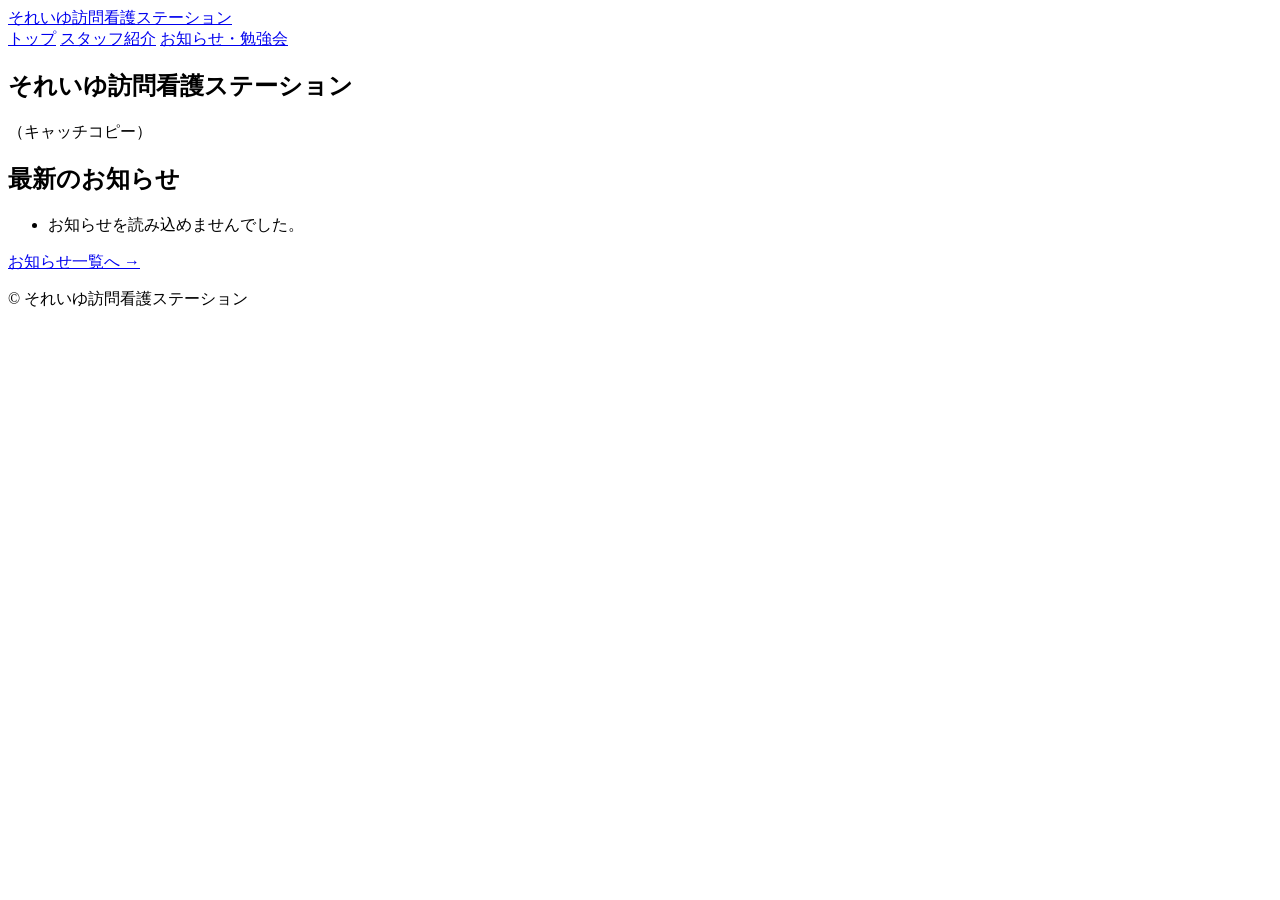
==== public/index.html @ d15b7685 "Add files via upload" ====
<!DOCTYPE html>
<html lang="ja">
<head>
<meta charset="utf-8">
<meta name="viewport" content="width=device-width, initial-scale=1">
<title>それいゆ訪問看護ステーション</title>
<link rel="stylesheet" href="/assets/style.css">
</head>
<body>
<header class="site-header">
  <a class="logo" href="/">それいゆ訪問看護ステーション</a>
  <nav>
    <a href="/">トップ</a>
    <a href="/staff/">スタッフ紹介</a>
    <a href="/news/">お知らせ・勉強会</a>
  </nav>
</header>
<main>
  <!-- ▼ ここに既存の index.html（バナー・理念・取り組み・バリュー等）の中身を移植 -->
  <section class="hero">
    <h1>それいゆ訪問看護ステーション</h1>
    <p>（キャッチコピー）</p>
  </section>
  <!-- ▲ ここまで固定部分（microCMSでは編集しない） -->

  <!-- 最新のお知らせ：microCMSから自動表示 -->
  <section class="container">
    <h2>最新のお知らせ</h2>
    <ul class="news-list" id="latest-news"><li class="empty">読み込み中…</li></ul>
    <p class="more"><a href="/news/">お知らせ一覧へ →</a></p>
  </section>
</main>
<footer class="site-footer">© それいゆ訪問看護ステーション</footer>

<script>
(async () => {
  const ul = document.getElementById('latest-news');
  const esc = (s) => String(s).replace(/[&<>"']/g, (c) => ({'&':'&amp;','<':'&lt;','>':'&gt;','"':'&quot;',"'":'&#39;'}[c]));
  try {
    const { items } = await (await fetch('/api/news?limit=3')).json();
    ul.innerHTML = items.length
      ? items.map((n) => `<li><a href="${esc(n.url)}"><time>${esc(n.date)}</time><span class="tag">${esc(n.category)}</span><span class="title">${esc(n.title)}</span></a></li>`).join('')
      : '<li class="empty">現在お知らせはありません。</li>';
  } catch {
    ul.innerHTML = '<li class="empty">お知らせを読み込めませんでした。</li>';
  }
})();
</script>
</body>
</html>
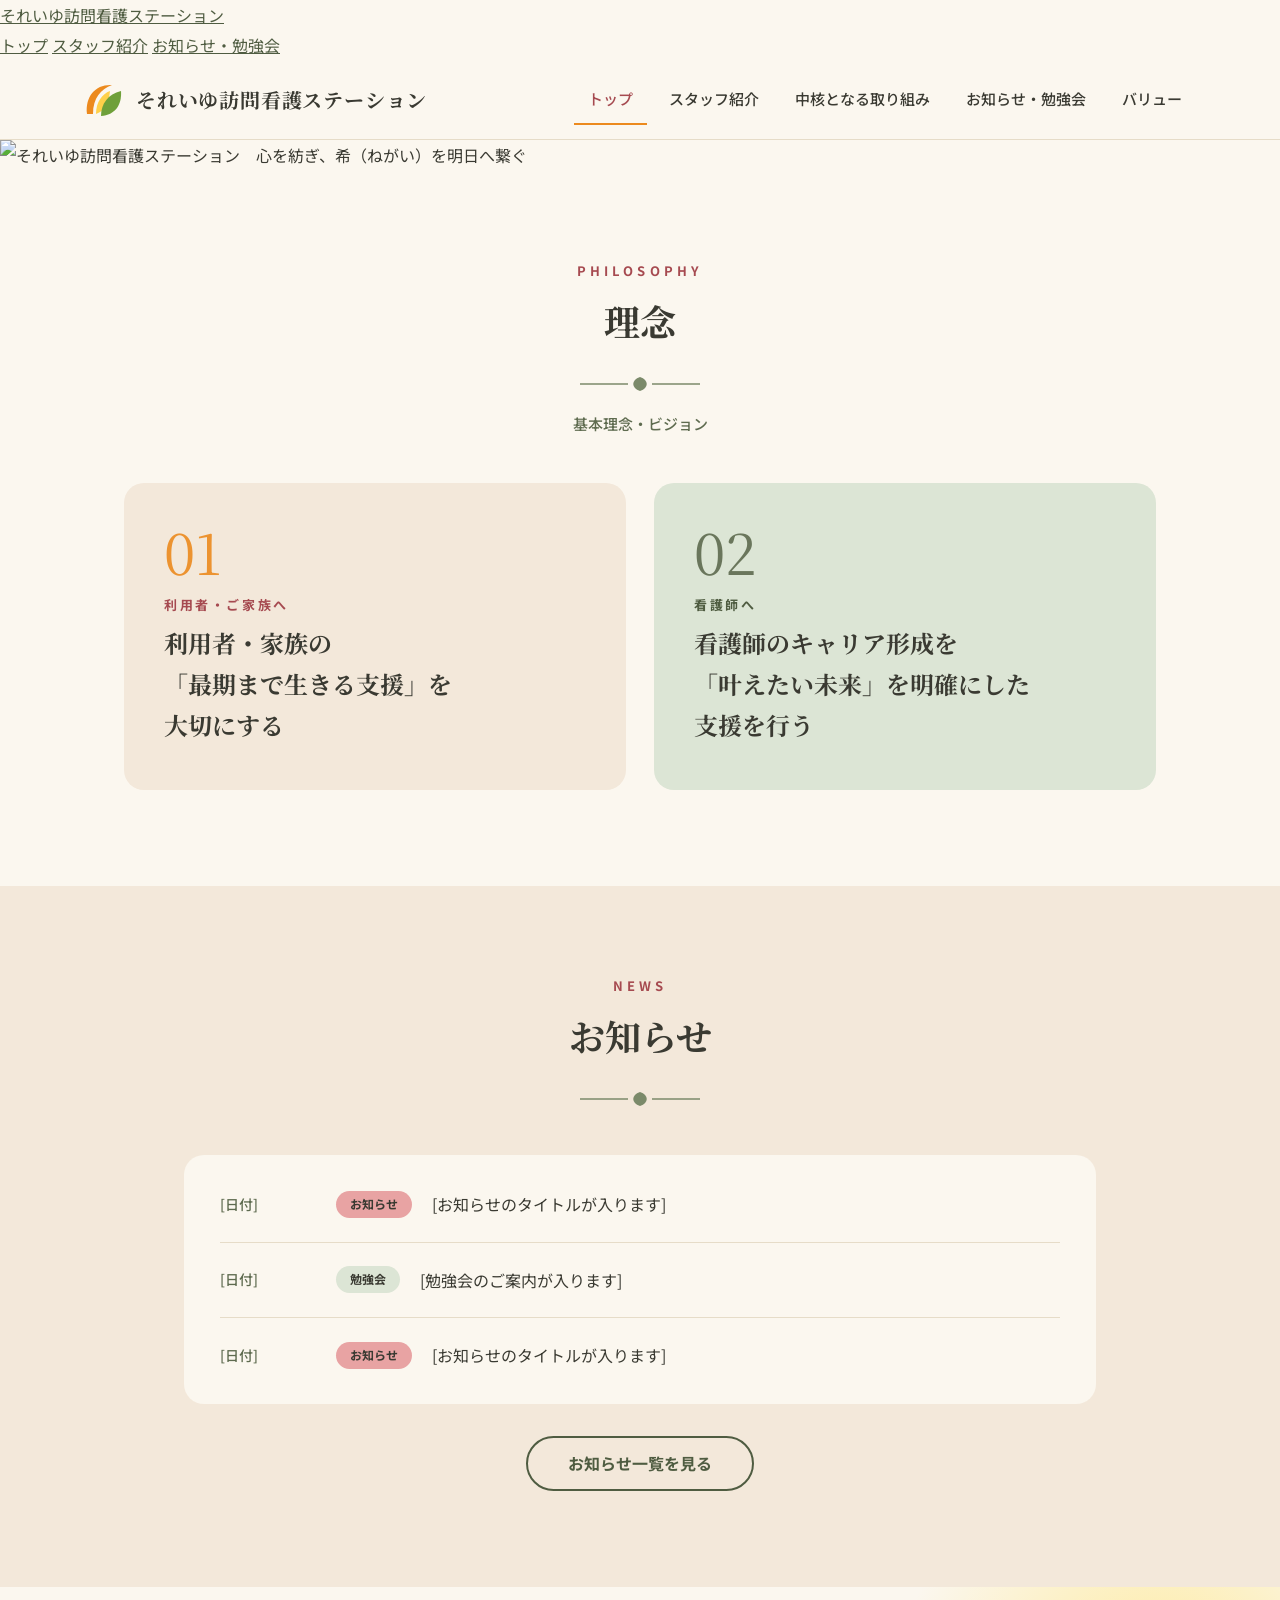
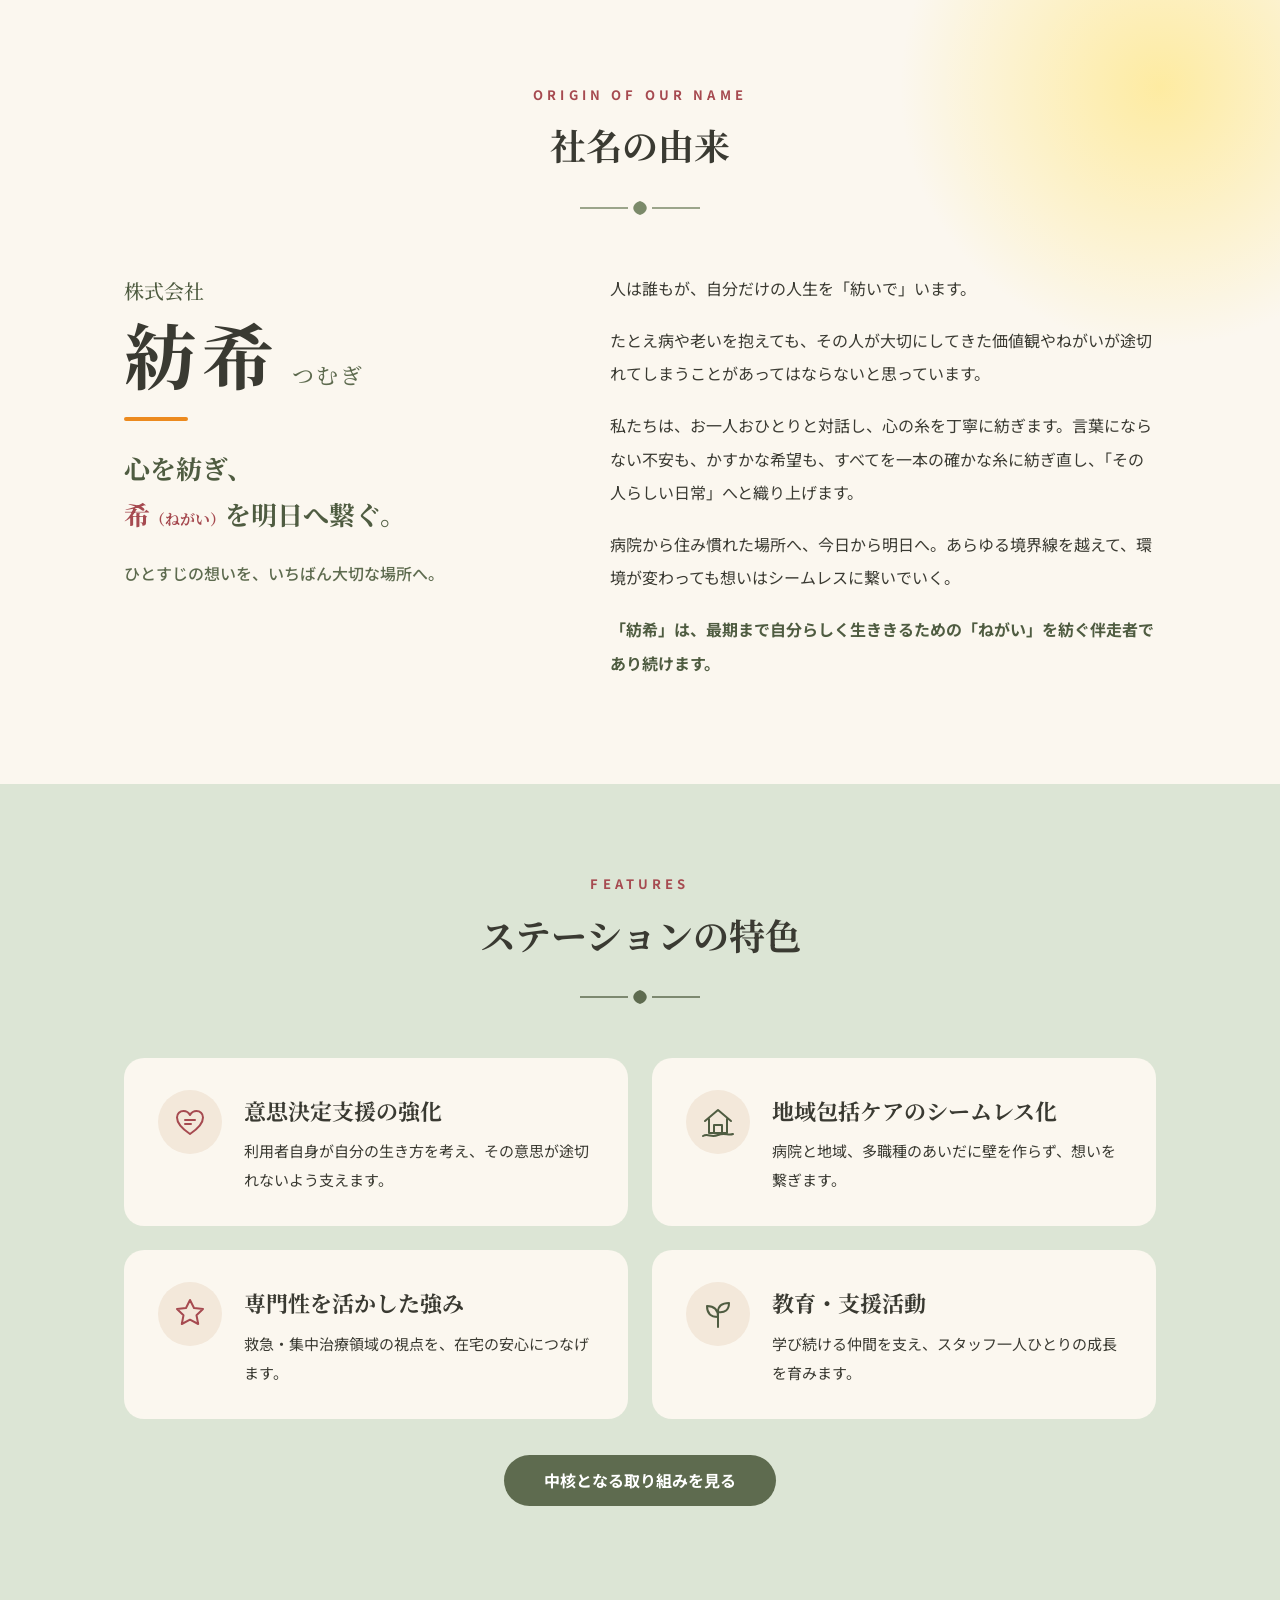
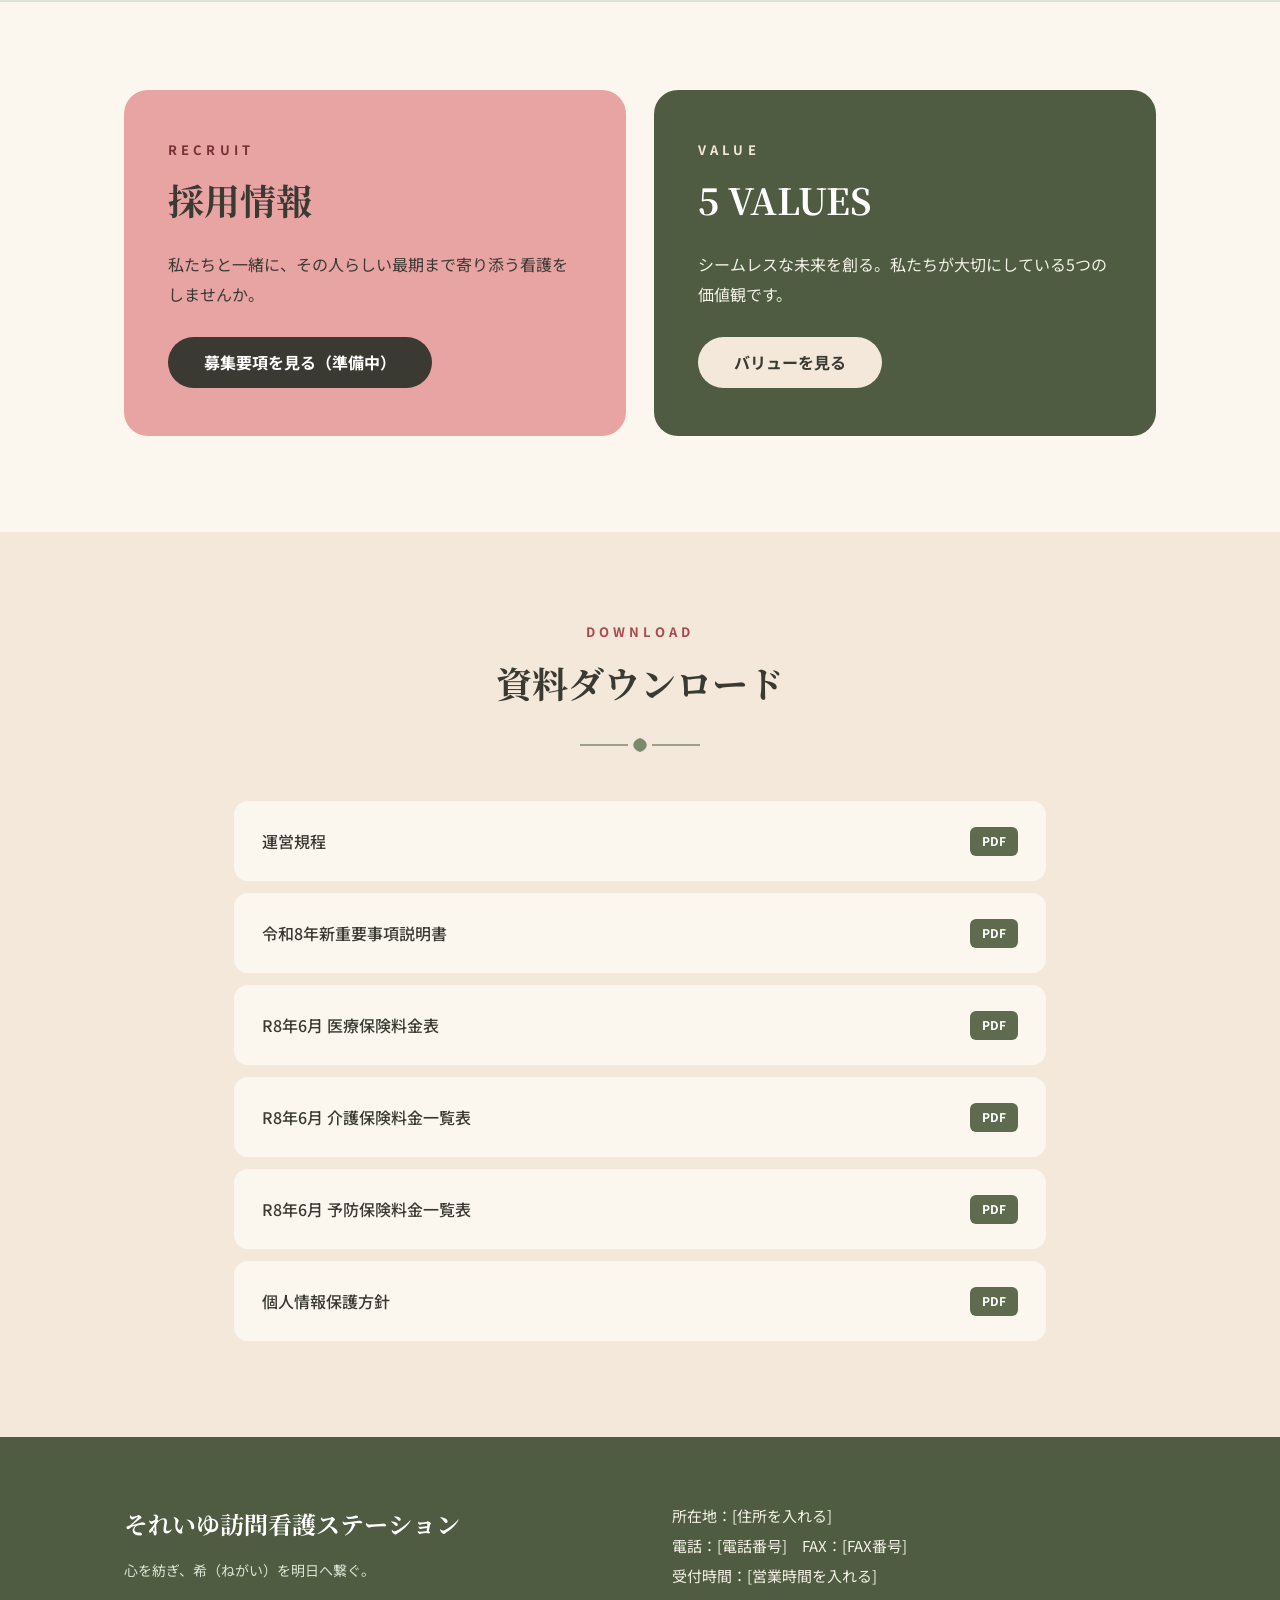
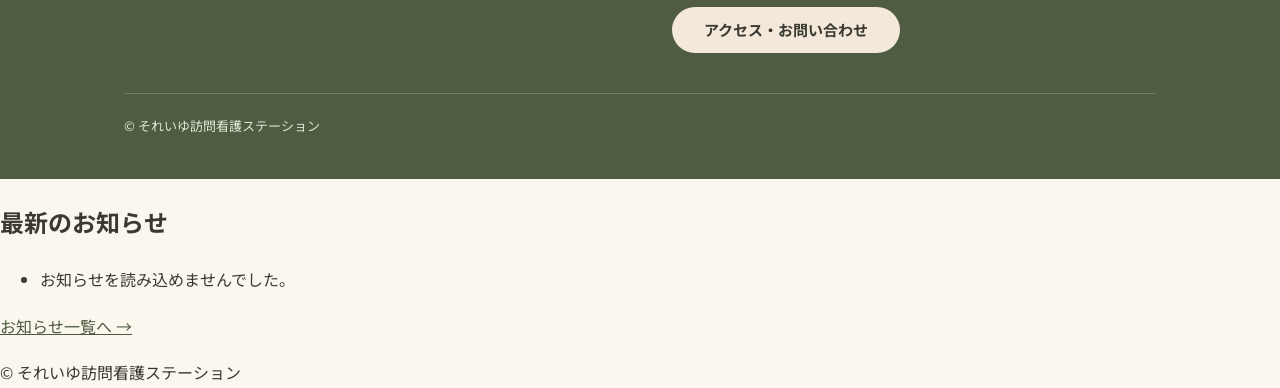
==== commit 01676c84: "Update index.html" ====
--- a/public/index.html
+++ b/public/index.html
@@ -17,10 +17,281 @@
 </header>
 <main>
   <!-- ▼ ここに既存の index.html（バナー・理念・取り組み・バリュー等）の中身を移植 -->
-  <section class="hero">
-    <h1>それいゆ訪問看護ステーション</h1>
-    <p>（キャッチコピー）</p>
-  </section>
+ <!doctype html>
+<html lang="ja">
+<head>
+<meta charset="utf-8">
+<meta name="viewport" content="width=device-width, initial-scale=1">
+<title>トップ｜それいゆ訪問看護ステーション</title>
+<link rel="preconnect" href="https://fonts.googleapis.com">
+<link href="https://fonts.googleapis.com/css2?family=Noto+Sans+JP:wght@400;500;700&family=Noto+Serif+JP:wght@500;700&display=swap" rel="stylesheet">
+<style>
+body{margin:0;font-family:'Noto Sans JP',sans-serif;color:#3A3A32;line-height:1.9;background:#FBF7EF}
+a{color:#4F5C41}a:hover{color:#A64A50}
+</style>
+<style id="resp">
+/* ===== レスポンシブ調整 ===== */
+html{-webkit-text-size-adjust:100%;text-size-adjust:100%}
+img{max-width:100%}
+/* 文字サイズ：画面幅に応じて滑らかに変わる */
+h1[style*="font-size:40px"]{font-size:clamp(28px,5.4vw,40px)!important}
+h2[style*="font-size:36px"]{font-size:clamp(25px,4.8vw,36px)!important}
+[style*="font-size:88px"]{font-size:clamp(52px,10vw,88px)!important}
+[style*="font-size:72px"]{font-size:clamp(46px,9vw,72px)!important}
+[style*="font-size:64px"]{font-size:clamp(42px,7.5vw,64px)!important}
+[style*="font-size:56px"]{font-size:clamp(36px,6.5vw,56px)!important}
+[style*="font-size:44px"]{font-size:clamp(30px,5.6vw,44px)!important}
+[style*="font-size:28px"]{font-size:clamp(20px,3.6vw,28px)!important}
+[style*="font-size:26px"]{font-size:clamp(19px,3.3vw,26px)!important}
+[style*="font-size:24px"]{font-size:clamp(18px,3.1vw,24px)!important}
+[style*="font-size:22px"]{font-size:clamp(17px,2.7vw,22px)!important}
+[style*="font-size:21px"]{font-size:clamp(17px,2.6vw,21px)!important}
+/* ハンバーガーメニュー */
+.menu-btn{display:none;width:44px;height:44px;padding:0;border:1px solid #E6DCC8;border-radius:10px;background:#FFFFFF;cursor:pointer;flex-direction:column;align-items:center;justify-content:center;gap:5px}
+.menu-btn span{display:block;width:22px;height:2px;background:#4F5C41;border-radius:2px;transition:transform .2s,opacity .2s}
+.menu-btn[aria-expanded="true"] span:nth-child(1){transform:translateY(7px) rotate(45deg)}
+.menu-btn[aria-expanded="true"] span:nth-child(2){opacity:0}
+.menu-btn[aria-expanded="true"] span:nth-child(3){transform:translateY(-7px) rotate(-45deg)}
+@media (max-width:760px){
+  .menu-btn{display:flex}
+  header > div > a{flex:1 1 0!important;min-width:0}
+  header > div > a svg{flex:0 0 auto}
+  header > div > a span[style*="font-size:20px"]{font-size:clamp(14px,4.3vw,18px)!important;letter-spacing:.02em!important;white-space:nowrap}
+  header > div{flex-wrap:wrap;gap:0 12px!important;padding-top:10px!important;padding-bottom:10px!important}
+  .gnav{display:none!important;flex-basis:100%;flex-direction:column!important;gap:0!important;margin-top:4px}
+  .gnav.open{display:flex!important}
+  .gnav a{display:block;padding:14px 8px!important;font-size:16px;border-bottom:1px solid #E6DCC8!important}
+  .gnav a:last-child{border-bottom:0!important}
+  .gnav a[style*="#A64A50"]{font-weight:700;border-bottom-color:#EC8A1E!important}
+}
+/* スマホの余白・本文 */
+@media (max-width:640px){
+  body{font-size:15px}
+  section[style*="padding:88px"],section[style*="padding:96px"]{padding-top:56px!important;padding-bottom:64px!important}
+  [style*="padding:40px 40px 44px"]{padding:28px 24px 32px!important}
+  [style*="padding:48px 44px"]{padding:32px 26px!important}
+  [style*="padding:32px 34px"]{padding:22px 20px!important}
+  [style*="font-size:16px"]{font-size:15px!important}
+  [style*="font-size:15px"]{font-size:14.5px!important}
+}
+</style>
+</head>
+<body>
+<div style="width:100%;background:#FBF7EF">
+
+<!-- HEADER -->
+<header style="background:#FBF7EF;border-bottom:1px solid #E6DCC8">
+<div style="max-width:1160px;margin:0 auto;padding:14px 24px;box-sizing:border-box;display:flex;flex-wrap:wrap;align-items:center;justify-content:space-between;gap:12px 32px">
+<a href="index.html" style="display:flex;align-items:center;gap:12px;text-decoration:none;color:#3A3A32">
+<svg width="40" height="40" viewBox="0 0 40 40" aria-hidden="true"><path d="M3 34C1 16 12 4 28 5C17 9 9 18 9 34Z" fill="#EC8A1E"/><path d="M12 34C12 22 18 14 26 11C25 22 21 31 12 34Z" fill="#FFD04A"/><path d="M17 36C17 24 24 14 37 11C38 25 31 35 17 36Z" fill="#6FA03A"/></svg>
+<span style="font-family:'Noto Serif JP',serif;font-weight:700;font-size:20px;letter-spacing:.04em">それいゆ訪問看護ステーション</span>
+</a>
+<button class="menu-btn" type="button" aria-label="メニューを開く" aria-expanded="false" aria-controls="gnav"><span></span><span></span><span></span></button>
+<nav id="gnav" class="gnav" aria-label="メインメニュー" style="display:flex;flex-wrap:wrap;gap:4px 8px;font-size:15px;font-weight:500">
+<a href="index.html" style="padding:10px 14px;text-decoration:none;color:#A64A50;border-bottom:2px solid #EC8A1E">トップ</a>
+<a href="staff.html" style="padding:10px 14px;text-decoration:none;color:#3A3A32">スタッフ紹介</a>
+<a href="core.html" style="padding:10px 14px;text-decoration:none;color:#3A3A32">中核となる取り組み</a>
+<a href="news.html" style="padding:10px 14px;text-decoration:none;color:#3A3A32">お知らせ・勉強会</a>
+<a href="values.html" style="padding:10px 14px;text-decoration:none;color:#3A3A32">バリュー</a>
+</nav>
+</div>
+</header>
+
+<!-- HERO -->
+<img src="images/banner.png" alt="それいゆ訪問看護ステーション　心を紡ぎ、希（ねがい）を明日へ繋ぐ" style="display:block;width:100%;height:auto">
+
+<!-- 理念 -->
+<section style="background:#FBF7EF;padding:88px 0 96px">
+<div style="max-width:1080px;margin:0 auto;padding:0 24px;box-sizing:border-box">
+<div style="text-align:center;margin-bottom:44px">
+<div style="font-size:13px;letter-spacing:.32em;color:#A64A50;font-weight:700">PHILOSOPHY</div>
+<h2 style="font-family:'Noto Serif JP',serif;font-size:36px;font-weight:700;margin:4px 0 14px;color:#3A3A32">理念</h2>
+<svg width="120" height="16" viewBox="0 0 120 16" aria-hidden="true"><line x1="0" y1="8" x2="48" y2="8" stroke="#7B8A6A" stroke-width="1.5"/><path d="M60 15C51 12 51 4 60 1C69 4 69 12 60 15Z" fill="#7B8A6A"/><line x1="72" y1="8" x2="120" y2="8" stroke="#7B8A6A" stroke-width="1.5"/></svg>
+<p style="margin:10px 0 0;font-size:15px;color:#5E6B4F;font-weight:500">基本理念・ビジョン</p>
+</div>
+<div style="display:flex;flex-wrap:wrap;gap:28px">
+<div style="flex:1 1 440px;box-sizing:border-box;background:#F3E8DA;border-radius:20px;padding:40px 40px 44px;position:relative">
+<div style="font-family:'Noto Serif JP',serif;font-size:56px;line-height:1;color:#EC8A1E;opacity:.9">01</div>
+<div style="font-size:13px;letter-spacing:.2em;color:#A64A50;font-weight:700;margin:14px 0 6px">利用者・ご家族へ</div>
+<p style="margin:0;font-family:'Noto Serif JP',serif;font-size:24px;line-height:1.7;font-weight:700">利用者・家族の<br>「最期まで生きる支援」を<br>大切にする</p>
+</div>
+<div style="flex:1 1 440px;box-sizing:border-box;background:#DCE5D5;border-radius:20px;padding:40px 40px 44px">
+<div style="font-family:'Noto Serif JP',serif;font-size:56px;line-height:1;color:#5E6B4F;opacity:.9">02</div>
+<div style="font-size:13px;letter-spacing:.2em;color:#4F5C41;font-weight:700;margin:14px 0 6px">看護師へ</div>
+<p style="margin:0;font-family:'Noto Serif JP',serif;font-size:24px;line-height:1.7;font-weight:700">看護師のキャリア形成を<br>「叶えたい未来」を明確にした<br>支援を行う</p>
+</div>
+</div>
+</div>
+</section>
+
+<!-- お知らせ -->
+<section style="background:#F3E8DA;padding:88px 0 96px">
+<div style="max-width:960px;margin:0 auto;padding:0 24px;box-sizing:border-box">
+<div style="text-align:center;margin-bottom:40px">
+<div style="font-size:13px;letter-spacing:.32em;color:#A64A50;font-weight:700">NEWS</div>
+<h2 style="font-family:'Noto Serif JP',serif;font-size:36px;font-weight:700;margin:4px 0 14px;color:#3A3A32">お知らせ</h2>
+<svg width="120" height="16" viewBox="0 0 120 16" aria-hidden="true"><line x1="0" y1="8" x2="48" y2="8" stroke="#7B8A6A" stroke-width="1.5"/><path d="M60 15C51 12 51 4 60 1C69 4 69 12 60 15Z" fill="#7B8A6A"/><line x1="72" y1="8" x2="120" y2="8" stroke="#7B8A6A" stroke-width="1.5"/></svg>
+</div>
+<div style="background:#FBF7EF;border-radius:20px;padding:12px 36px">
+<a href="news.html" style="display:flex;flex-wrap:wrap;align-items:center;gap:6px 20px;padding:22px 0;border-bottom:1px solid #E6DCC8;text-decoration:none;color:#3A3A32">
+<span style="font-size:14px;color:#5E6B4F;font-weight:500;min-width:96px">[日付]</span>
+<span style="font-size:12px;font-weight:700;background:#E8A3A3;color:#3A3A32;border-radius:999px;padding:2px 14px">お知らせ</span>
+<span style="flex:1 1 300px;font-size:16px">[お知らせのタイトルが入ります]</span>
+</a>
+<a href="news.html" style="display:flex;flex-wrap:wrap;align-items:center;gap:6px 20px;padding:22px 0;border-bottom:1px solid #E6DCC8;text-decoration:none;color:#3A3A32">
+<span style="font-size:14px;color:#5E6B4F;font-weight:500;min-width:96px">[日付]</span>
+<span style="font-size:12px;font-weight:700;background:#DCE5D5;color:#3A3A32;border-radius:999px;padding:2px 14px">勉強会</span>
+<span style="flex:1 1 300px;font-size:16px">[勉強会のご案内が入ります]</span>
+</a>
+<a href="news.html" style="display:flex;flex-wrap:wrap;align-items:center;gap:6px 20px;padding:22px 0;text-decoration:none;color:#3A3A32">
+<span style="font-size:14px;color:#5E6B4F;font-weight:500;min-width:96px">[日付]</span>
+<span style="font-size:12px;font-weight:700;background:#E8A3A3;color:#3A3A32;border-radius:999px;padding:2px 14px">お知らせ</span>
+<span style="flex:1 1 300px;font-size:16px">[お知らせのタイトルが入ります]</span>
+</a>
+</div>
+<div style="text-align:center;margin-top:32px">
+<a href="news.html" style="display:inline-block;min-height:44px;box-sizing:border-box;padding:10px 40px;border:2px solid #4F5C41;border-radius:999px;font-weight:700;text-decoration:none;color:#4F5C41">お知らせ一覧を見る</a>
+</div>
+</div>
+</section>
+
+<!-- 社名の由来 -->
+<section style="background:#FBF7EF;padding:96px 0 104px;position:relative;overflow:hidden">
+<svg width="520" height="520" viewBox="0 0 520 520" aria-hidden="true" style="position:absolute;right:-140px;top:-160px"><defs><radialGradient id="sg" cx="0.5" cy="0.5" r="0.5"><stop offset="0" stop-color="#FFE680" stop-opacity=".7"/><stop offset="1" stop-color="#FFE680" stop-opacity="0"/></radialGradient></defs><circle cx="260" cy="260" r="260" fill="url(#sg)"/></svg>
+<div style="max-width:1080px;margin:0 auto;padding:0 24px;box-sizing:border-box;position:relative">
+<div style="text-align:center;margin-bottom:48px">
+<div style="font-size:13px;letter-spacing:.32em;color:#A64A50;font-weight:700">ORIGIN OF OUR NAME</div>
+<h2 style="font-family:'Noto Serif JP',serif;font-size:36px;font-weight:700;margin:4px 0 14px;color:#3A3A32">社名の由来</h2>
+<svg width="120" height="16" viewBox="0 0 120 16" aria-hidden="true"><line x1="0" y1="8" x2="48" y2="8" stroke="#7B8A6A" stroke-width="1.5"/><path d="M60 15C51 12 51 4 60 1C69 4 69 12 60 15Z" fill="#7B8A6A"/><line x1="72" y1="8" x2="120" y2="8" stroke="#7B8A6A" stroke-width="1.5"/></svg>
+</div>
+<div style="display:flex;flex-wrap:wrap;gap:48px 64px;align-items:flex-start">
+<div style="flex:1 1 360px;min-width:0">
+<div style="font-family:'Noto Serif JP',serif;font-size:20px;font-weight:500;color:#4F5C41">株式会社</div>
+<div style="font-family:'Noto Serif JP',serif;font-size:72px;font-weight:700;line-height:1.2;letter-spacing:.08em">紡希<span style="font-size:22px;font-weight:500;letter-spacing:.1em;margin-left:12px;color:#5E6B4F">つむぎ</span></div>
+<div style="width:64px;height:4px;background:#EC8A1E;border-radius:2px;margin:20px 0 24px"></div>
+<p style="margin:0;font-family:'Noto Serif JP',serif;font-size:26px;line-height:1.8;font-weight:700;color:#4F5C41">心を紡ぎ、<br><span style="color:#A64A50">希</span><span style="font-size:15px;color:#A64A50">（ねがい）</span>を明日へ繋ぐ。</p>
+<p style="margin:20px 0 0;font-size:16px;color:#5E6B4F;font-weight:500">ひとすじの想いを、いちばん大切な場所へ。</p>
+</div>
+<div style="flex:1.4 1 460px;min-width:0;font-size:16px;line-height:2.1">
+<p style="margin:0 0 18px">人は誰もが、自分だけの人生を「紡いで」います。</p>
+<p style="margin:0 0 18px">たとえ病や老いを抱えても、その人が大切にしてきた価値観やねがいが途切れてしまうことがあってはならないと思っています。</p>
+<p style="margin:0 0 18px">私たちは、お一人おひとりと対話し、心の糸を丁寧に紡ぎます。言葉にならない不安も、かすかな希望も、すべてを一本の確かな糸に紡ぎ直し、「その人らしい日常」へと織り上げます。</p>
+<p style="margin:0 0 18px">病院から住み慣れた場所へ、今日から明日へ。あらゆる境界線を越えて、環境が変わっても想いはシームレスに繋いでいく。</p>
+<p style="margin:0;font-weight:700;color:#4F5C41">「紡希」は、最期まで自分らしく生ききるための「ねがい」を紡ぐ伴走者であり続けます。</p>
+</div>
+</div>
+</div>
+</section>
+
+<!-- ステーションの特色 -->
+<section style="background:#DCE5D5;padding:88px 0 96px">
+<div style="max-width:1080px;margin:0 auto;padding:0 24px;box-sizing:border-box">
+<div style="text-align:center;margin-bottom:44px">
+<div style="font-size:13px;letter-spacing:.32em;color:#A64A50;font-weight:700">FEATURES</div>
+<h2 style="font-family:'Noto Serif JP',serif;font-size:36px;font-weight:700;margin:4px 0 14px;color:#3A3A32">ステーションの特色</h2>
+<svg width="120" height="16" viewBox="0 0 120 16" aria-hidden="true"><line x1="0" y1="8" x2="48" y2="8" stroke="#5E6B4F" stroke-width="1.5"/><path d="M60 15C51 12 51 4 60 1C69 4 69 12 60 15Z" fill="#5E6B4F"/><line x1="72" y1="8" x2="120" y2="8" stroke="#5E6B4F" stroke-width="1.5"/></svg>
+</div>
+<div style="display:flex;flex-wrap:wrap;gap:24px">
+<div style="flex:1 1 440px;box-sizing:border-box;background:#FBF7EF;border-radius:20px;padding:32px 34px;display:flex;gap:22px;align-items:flex-start">
+<div style="flex:0 0 64px;height:64px;border-radius:50%;background:#F3E8DA;display:flex;align-items:center;justify-content:center">
+<svg width="34" height="34" viewBox="0 0 34 34" fill="none" stroke="#A64A50" stroke-width="2" stroke-linecap="round" stroke-linejoin="round" role="img" aria-label="意思決定支援"><path d="M17 29C8 23 4 18 4 12.5C4 8.5 7 6 10.5 6C13.2 6 15.7 7.6 17 10C18.3 7.6 20.8 6 23.5 6C27 6 30 8.5 30 12.5C30 18 26 23 17 29Z"/><path d="M12 15h10M12 19h6"/></svg>
+</div>
+<div><h3 style="margin:0 0 6px;font-family:'Noto Serif JP',serif;font-size:22px">意思決定支援の強化</h3><p style="margin:0;font-size:15px">利用者自身が自分の生き方を考え、その意思が途切れないよう支えます。</p></div>
+</div>
+<div style="flex:1 1 440px;box-sizing:border-box;background:#FBF7EF;border-radius:20px;padding:32px 34px;display:flex;gap:22px;align-items:flex-start">
+<div style="flex:0 0 64px;height:64px;border-radius:50%;background:#F3E8DA;display:flex;align-items:center;justify-content:center">
+<svg width="34" height="34" viewBox="0 0 34 34" fill="none" stroke="#4F5C41" stroke-width="2" stroke-linecap="round" stroke-linejoin="round" role="img" aria-label="地域包括ケア"><path d="M4 16L17 5L30 16"/><path d="M8 14v14h18V14"/><path d="M13 28v-8h8v8"/><path d="M2 31c5-3 8 2 15-1s10 1 15-1"/></svg>
+</div>
+<div><h3 style="margin:0 0 6px;font-family:'Noto Serif JP',serif;font-size:22px">地域包括ケアのシームレス化</h3><p style="margin:0;font-size:15px">病院と地域、多職種のあいだに壁を作らず、想いを繋ぎます。</p></div>
+</div>
+<div style="flex:1 1 440px;box-sizing:border-box;background:#FBF7EF;border-radius:20px;padding:32px 34px;display:flex;gap:22px;align-items:flex-start">
+<div style="flex:0 0 64px;height:64px;border-radius:50%;background:#F3E8DA;display:flex;align-items:center;justify-content:center">
+<svg width="34" height="34" viewBox="0 0 34 34" fill="none" stroke="#A64A50" stroke-width="2" stroke-linecap="round" stroke-linejoin="round" role="img" aria-label="専門性"><path d="M17 3l4 8 9 1-6.5 6.2L25.200 27 17 22.700 8.800 27l1.700-8.800L4 12l9-1z"/></svg>
+</div>
+<div><h3 style="margin:0 0 6px;font-family:'Noto Serif JP',serif;font-size:22px">専門性を活かした強み</h3><p style="margin:0;font-size:15px">救急・集中治療領域の視点を、在宅の安心につなげます。</p></div>
+</div>
+<div style="flex:1 1 440px;box-sizing:border-box;background:#FBF7EF;border-radius:20px;padding:32px 34px;display:flex;gap:22px;align-items:flex-start">
+<div style="flex:0 0 64px;height:64px;border-radius:50%;background:#F3E8DA;display:flex;align-items:center;justify-content:center">
+<svg width="34" height="34" viewBox="0 0 34 34" fill="none" stroke="#4F5C41" stroke-width="2" stroke-linecap="round" stroke-linejoin="round" role="img" aria-label="教育・支援"><path d="M17 30V16"/><path d="M17 20C9 20 6 15 6 9c7 0 11 3 11 11Z"/><path d="M17 15c0-6 4-9 11-9 0 7-4 10-11 9Z"/></svg>
+</div>
+<div><h3 style="margin:0 0 6px;font-family:'Noto Serif JP',serif;font-size:22px">教育・支援活動</h3><p style="margin:0;font-size:15px">学び続ける仲間を支え、スタッフ一人ひとりの成長を育みます。</p></div>
+</div>
+</div>
+<div style="text-align:center;margin-top:36px">
+<a href="core.html" style="display:inline-block;min-height:44px;box-sizing:border-box;padding:10px 40px;background:#5E6B4F;border-radius:999px;font-weight:700;text-decoration:none;color:#FFFFFF">中核となる取り組みを見る</a>
+</div>
+</div>
+</section>
+
+<!-- 採用・VALUE -->
+<section style="background:#FBF7EF;padding:88px 0 96px">
+<div style="max-width:1080px;margin:0 auto;padding:0 24px;box-sizing:border-box;display:flex;flex-wrap:wrap;gap:28px">
+<div style="flex:1 1 440px;box-sizing:border-box;background:#E8A3A3;border-radius:24px;padding:48px 44px;display:flex;flex-direction:column;justify-content:space-between;gap:28px;min-height:300px">
+<div>
+<div style="font-size:13px;letter-spacing:.32em;font-weight:700;color:#7A2F35">RECRUIT</div>
+<h2 style="font-family:'Noto Serif JP',serif;font-size:36px;font-weight:700;margin:4px 0 14px;color:#3A3A32">採用情報</h2>
+<p style="margin:0;font-size:16px;color:#3A3A32">私たちと一緒に、その人らしい最期まで寄り添う看護をしませんか。</p>
+</div>
+<div><a href="index.html" style="display:inline-block;min-height:44px;box-sizing:border-box;padding:10px 36px;background:#3A3A32;border-radius:999px;font-weight:700;text-decoration:none;color:#FFFFFF">募集要項を見る（準備中）</a></div>
+</div>
+<div style="flex:1 1 440px;box-sizing:border-box;background:#4F5C41;border-radius:24px;padding:48px 44px;display:flex;flex-direction:column;justify-content:space-between;gap:28px;min-height:300px">
+<div>
+<div style="font-size:13px;letter-spacing:.32em;font-weight:700;color:#F3E8DA">VALUE</div>
+<h2 style="font-family:'Noto Serif JP',serif;font-size:36px;font-weight:700;margin:4px 0 14px;color:#FFFFFF">5 VALUES</h2>
+<p style="margin:0;font-size:16px;color:#F3F1E6">シームレスな未来を創る。私たちが大切にしている5つの価値観です。</p>
+</div>
+<div><a href="values.html" style="display:inline-block;min-height:44px;box-sizing:border-box;padding:10px 36px;background:#F3E8DA;border-radius:999px;font-weight:700;text-decoration:none;color:#3A3A32">バリューを見る</a></div>
+</div>
+</div>
+</section>
+
+<!-- 資料ダウンロード -->
+<section style="background:#F3E8DA;padding:88px 0 96px">
+<div style="max-width:860px;margin:0 auto;padding:0 24px;box-sizing:border-box">
+<div style="text-align:center;margin-bottom:40px">
+<div style="font-size:13px;letter-spacing:.32em;color:#A64A50;font-weight:700">DOWNLOAD</div>
+<h2 style="font-family:'Noto Serif JP',serif;font-size:36px;font-weight:700;margin:4px 0 14px;color:#3A3A32">資料ダウンロード</h2>
+<svg width="120" height="16" viewBox="0 0 120 16" aria-hidden="true"><line x1="0" y1="8" x2="48" y2="8" stroke="#7B8A6A" stroke-width="1.5"/><path d="M60 15C51 12 51 4 60 1C69 4 69 12 60 15Z" fill="#7B8A6A"/><line x1="72" y1="8" x2="120" y2="8" stroke="#7B8A6A" stroke-width="1.5"/></svg>
+</div>
+<div style="display:flex;flex-direction:column;gap:12px">
+<a href="index.html" style="display:flex;align-items:center;justify-content:space-between;gap:16px;min-height:44px;background:#FBF7EF;border-radius:14px;padding:18px 28px;text-decoration:none;color:#3A3A32;font-weight:500"><span>運営規程</span><span style="font-size:12px;font-weight:700;background:#5E6B4F;color:#FFFFFF;border-radius:6px;padding:3px 12px">PDF</span></a>
+<a href="index.html" style="display:flex;align-items:center;justify-content:space-between;gap:16px;min-height:44px;background:#FBF7EF;border-radius:14px;padding:18px 28px;text-decoration:none;color:#3A3A32;font-weight:500"><span>令和8年新重要事項説明書</span><span style="font-size:12px;font-weight:700;background:#5E6B4F;color:#FFFFFF;border-radius:6px;padding:3px 12px">PDF</span></a>
+<a href="index.html" style="display:flex;align-items:center;justify-content:space-between;gap:16px;min-height:44px;background:#FBF7EF;border-radius:14px;padding:18px 28px;text-decoration:none;color:#3A3A32;font-weight:500"><span>R8年6月 医療保険料金表</span><span style="font-size:12px;font-weight:700;background:#5E6B4F;color:#FFFFFF;border-radius:6px;padding:3px 12px">PDF</span></a>
+<a href="index.html" style="display:flex;align-items:center;justify-content:space-between;gap:16px;min-height:44px;background:#FBF7EF;border-radius:14px;padding:18px 28px;text-decoration:none;color:#3A3A32;font-weight:500"><span>R8年6月 介護保険料金一覧表</span><span style="font-size:12px;font-weight:700;background:#5E6B4F;color:#FFFFFF;border-radius:6px;padding:3px 12px">PDF</span></a>
+<a href="index.html" style="display:flex;align-items:center;justify-content:space-between;gap:16px;min-height:44px;background:#FBF7EF;border-radius:14px;padding:18px 28px;text-decoration:none;color:#3A3A32;font-weight:500"><span>R8年6月 予防保険料金一覧表</span><span style="font-size:12px;font-weight:700;background:#5E6B4F;color:#FFFFFF;border-radius:6px;padding:3px 12px">PDF</span></a>
+<a href="index.html" style="display:flex;align-items:center;justify-content:space-between;gap:16px;min-height:44px;background:#FBF7EF;border-radius:14px;padding:18px 28px;text-decoration:none;color:#3A3A32;font-weight:500"><span>個人情報保護方針</span><span style="font-size:12px;font-weight:700;background:#5E6B4F;color:#FFFFFF;border-radius:6px;padding:3px 12px">PDF</span></a>
+</div>
+</div>
+</section>
+
+<!-- FOOTER -->
+<footer style="background:#4F5C41;color:#F3F1E6;padding:64px 0 40px">
+<div style="max-width:1080px;margin:0 auto;padding:0 24px;box-sizing:border-box">
+<div style="display:flex;flex-wrap:wrap;gap:32px 64px;justify-content:space-between">
+<div style="flex:1 1 360px">
+<div style="font-family:'Noto Serif JP',serif;font-size:24px;font-weight:700;color:#FFFFFF">それいゆ訪問看護ステーション</div>
+<p style="margin:10px 0 0;font-size:14px;color:#DCE5D5">心を紡ぎ、希（ねがい）を明日へ繋ぐ。</p>
+</div>
+<div style="flex:1 1 360px;font-size:15px;line-height:2">
+<div>所在地：[住所を入れる]</div>
+<div>電話：[電話番号]　FAX：[FAX番号]</div>
+<div>受付時間：[営業時間を入れる]</div>
+<div style="margin-top:16px"><a href="index.html" style="display:inline-block;min-height:44px;box-sizing:border-box;padding:8px 32px;background:#F3E8DA;border-radius:999px;font-weight:700;text-decoration:none;color:#3A3A32">アクセス・お問い合わせ</a></div>
+</div>
+</div>
+<div style="margin-top:40px;padding-top:20px;border-top:1px solid #6F7D5F;font-size:13px;color:#DCE5D5">© それいゆ訪問看護ステーション</div>
+</div>
+</footer>
+
+</div>
+<script>
+(function(){var b=document.querySelector('.menu-btn'),n=document.getElementById('gnav');if(!b||!n)return;
+b.addEventListener('click',function(){var o=n.classList.toggle('open');b.setAttribute('aria-expanded',o?'true':'false');b.setAttribute('aria-label',o?'メニューを閉じる':'メニューを開く');});
+window.addEventListener('resize',function(){if(window.innerWidth>760){n.classList.remove('open');b.setAttribute('aria-expanded','false');}});
+})();
+</script>
+</body>
+</html>
   <!-- ▲ ここまで固定部分（microCMSでは編集しない） -->
 
   <!-- 最新のお知らせ：microCMSから自動表示 -->
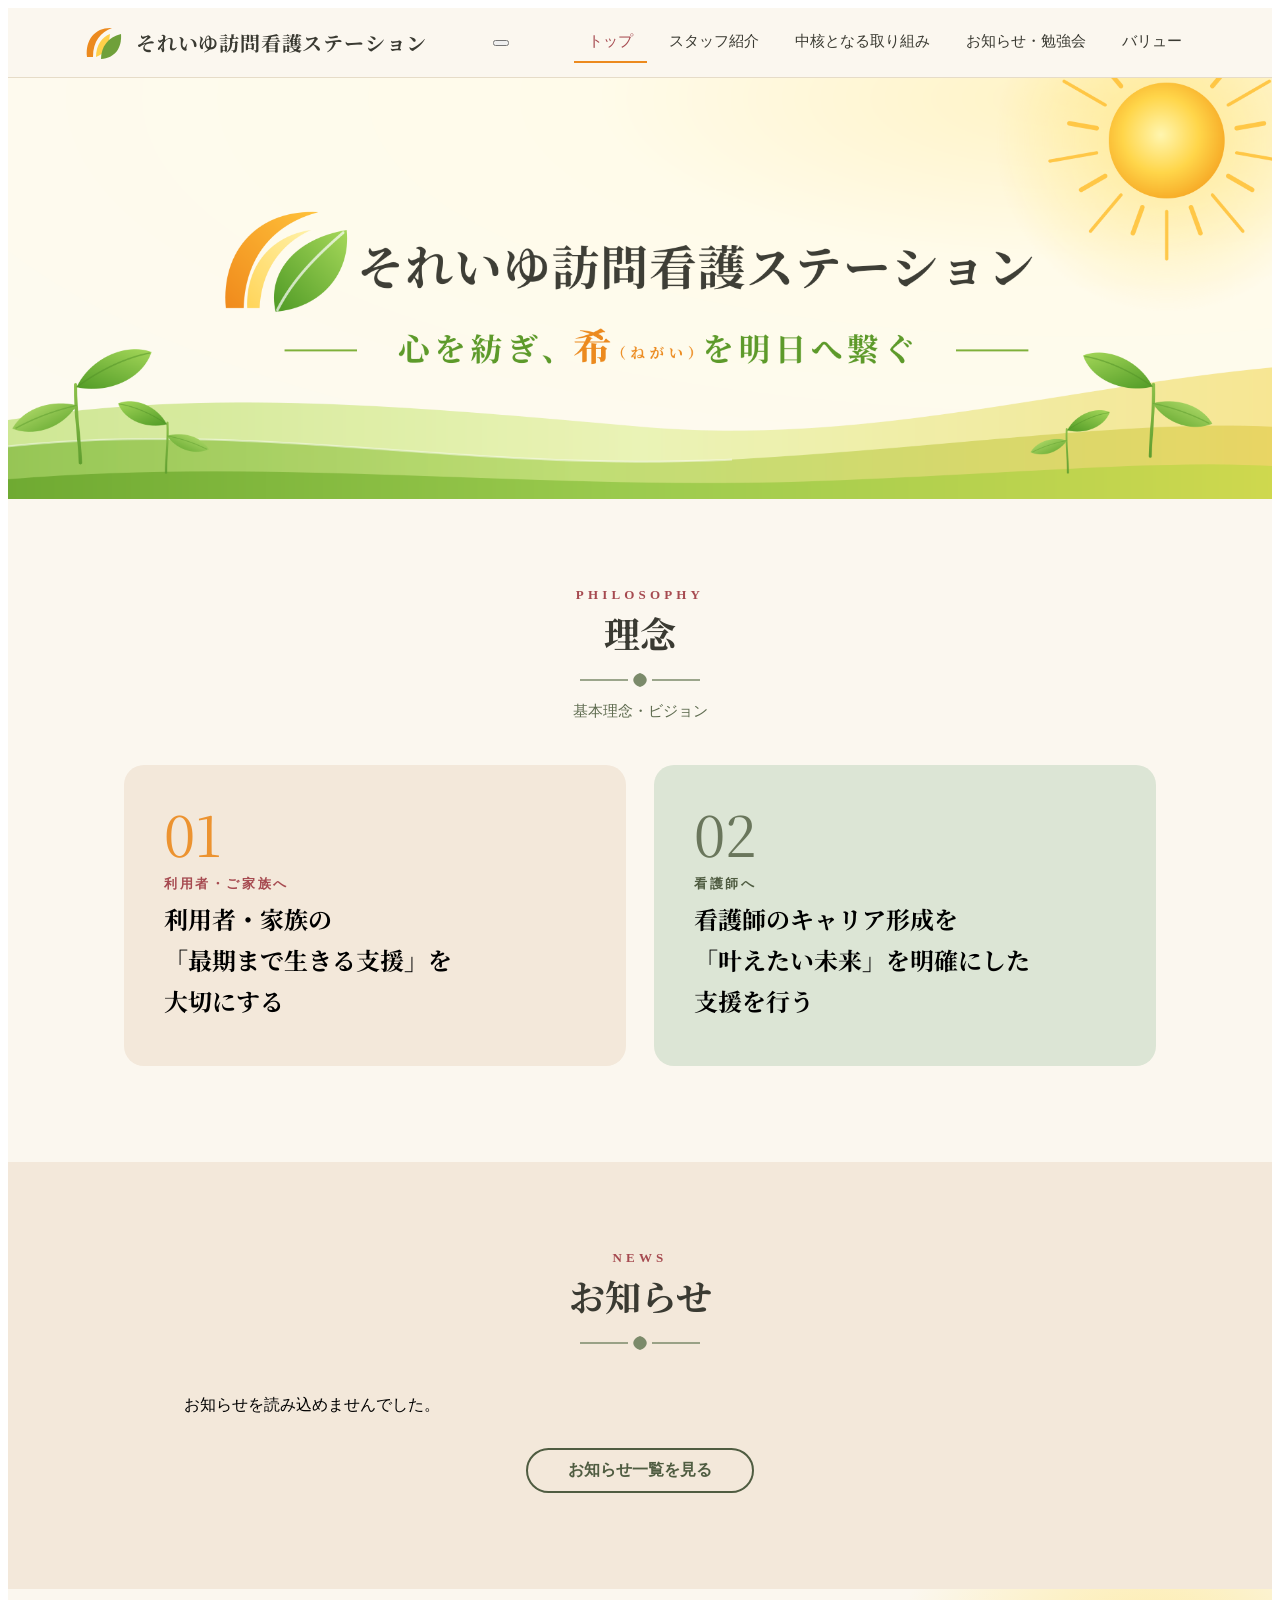
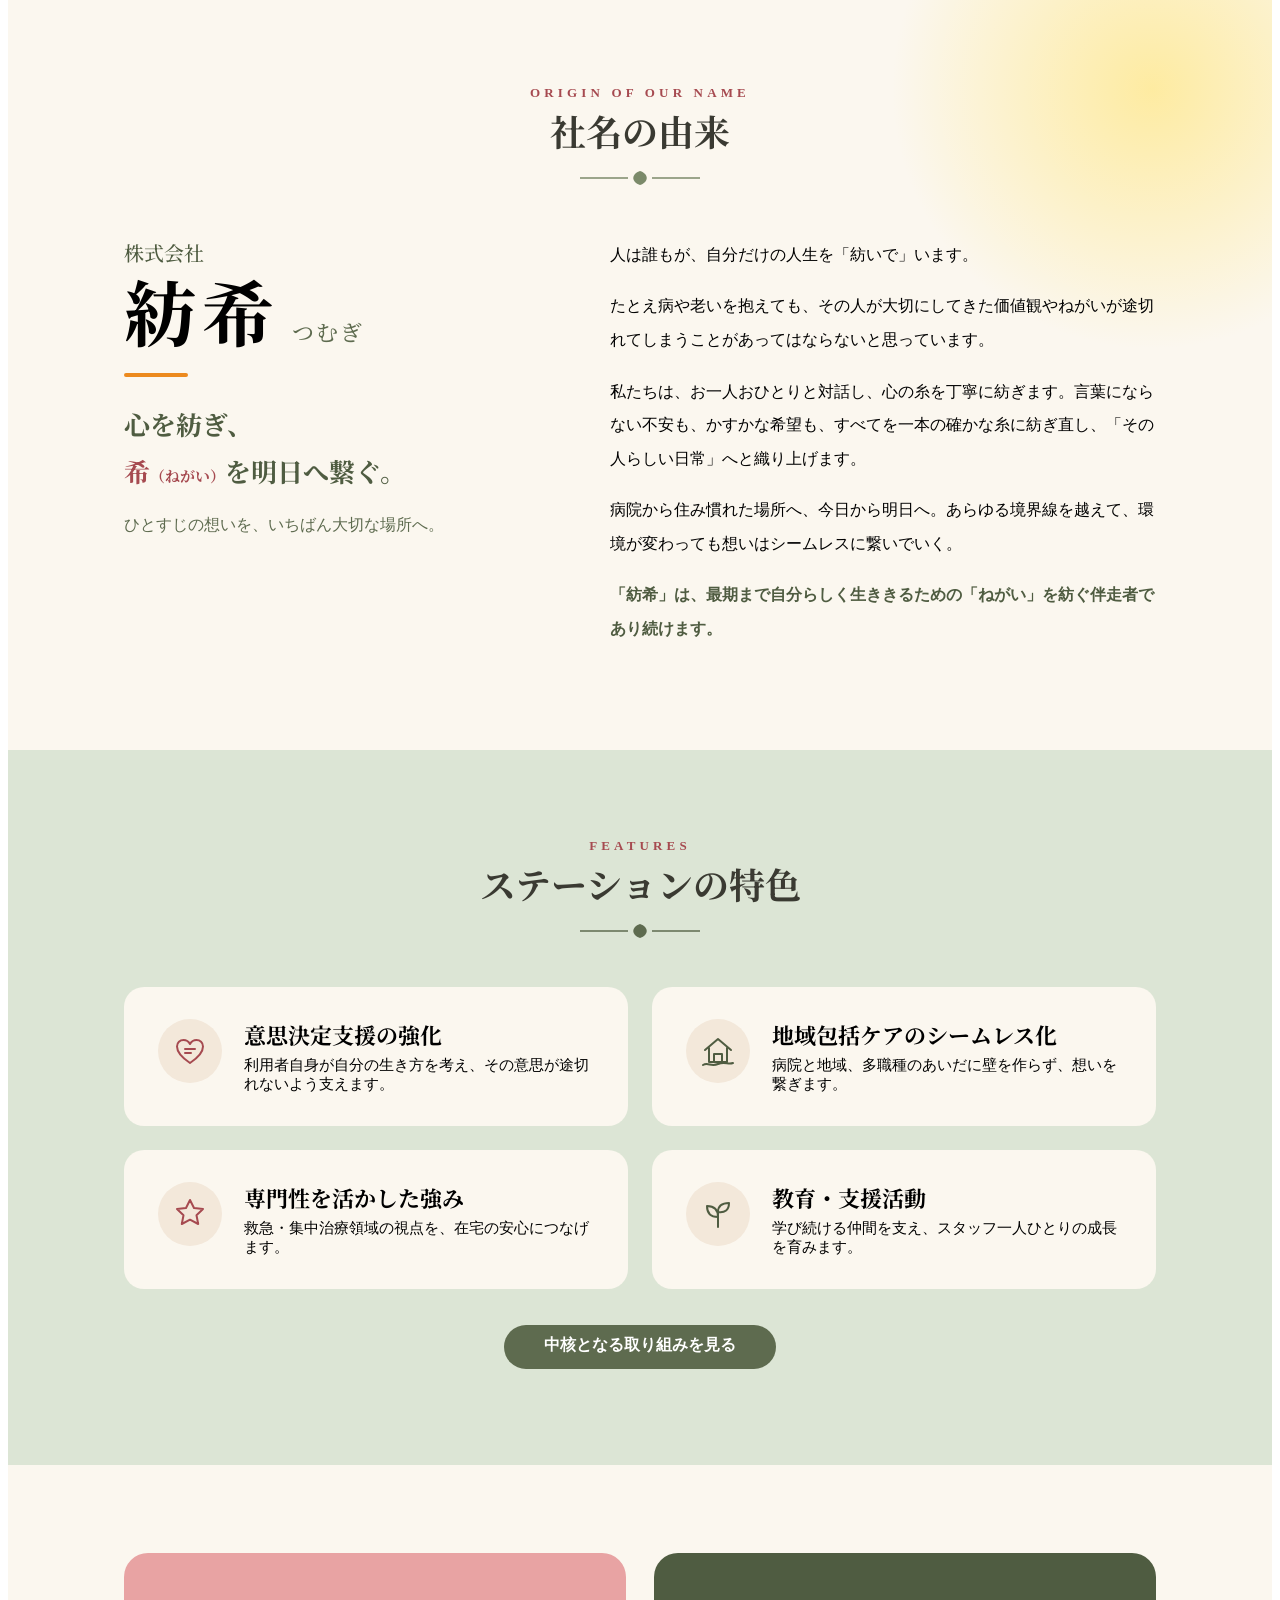
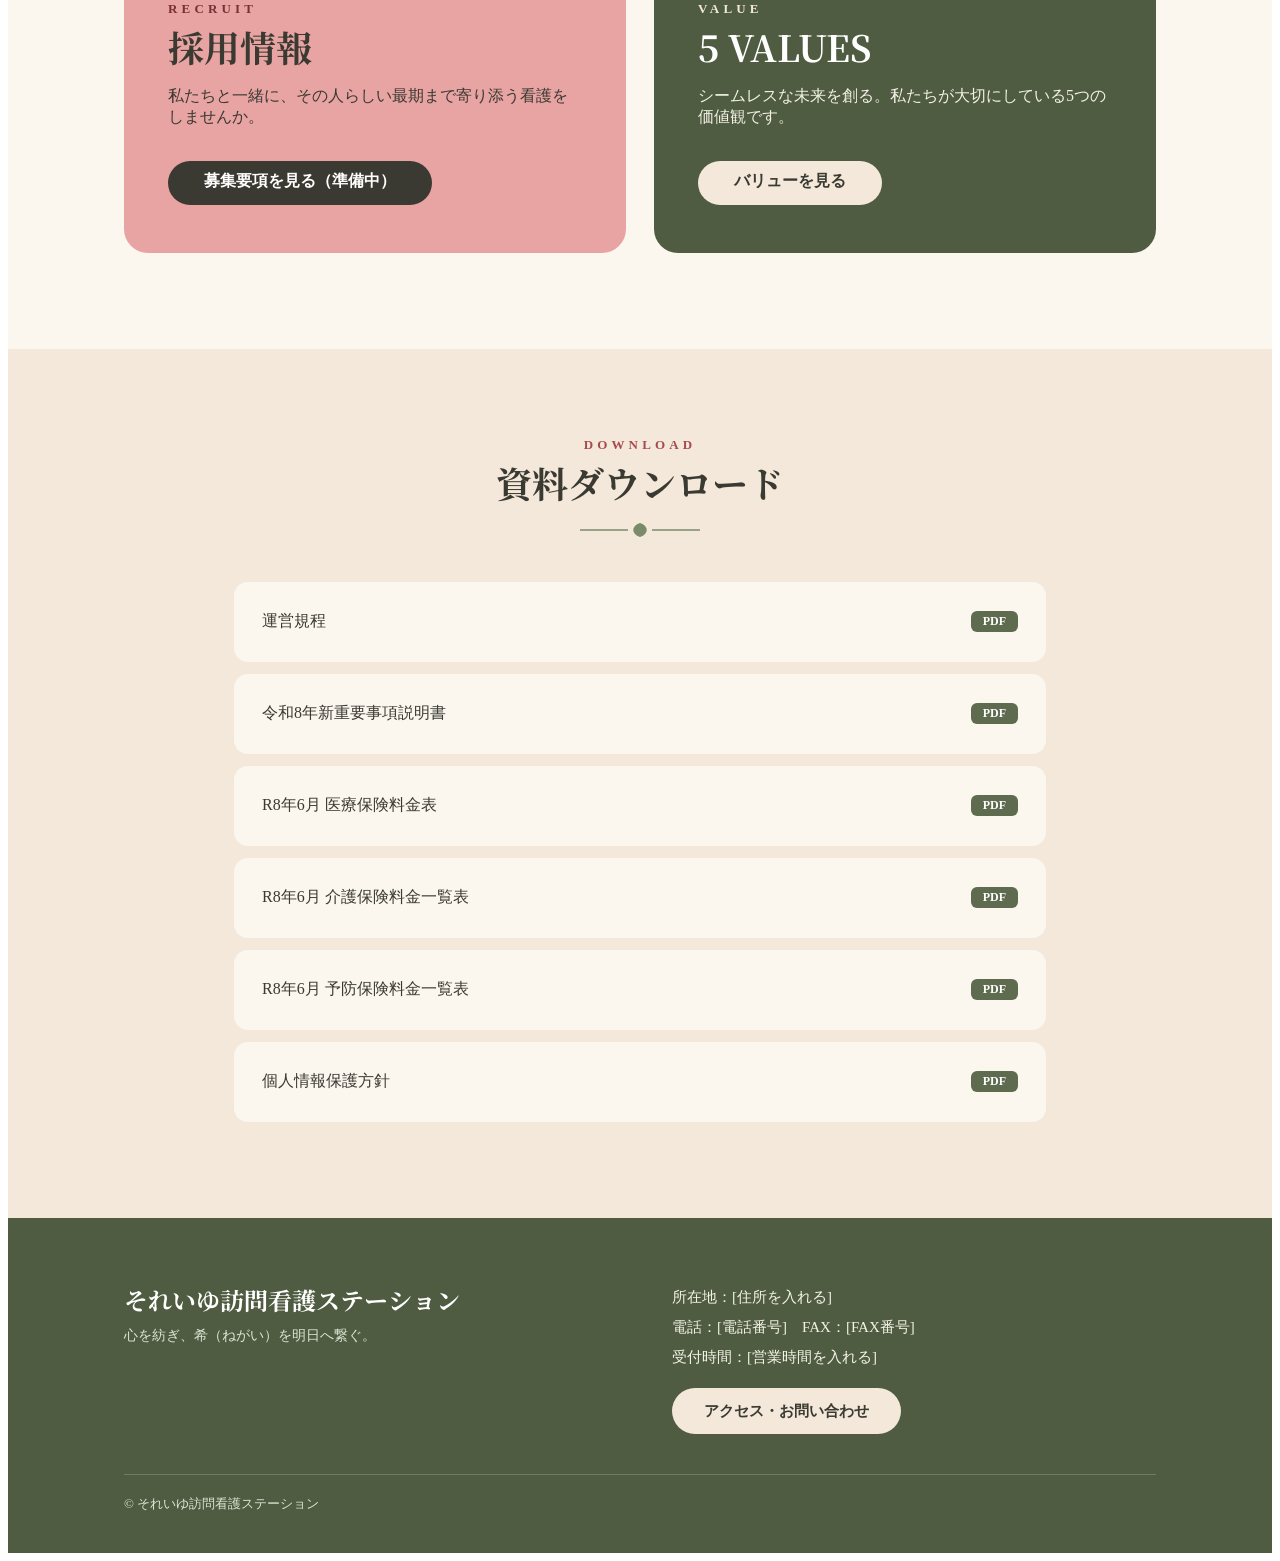
==== commit 83d44a98: "Add files via upload" ====
--- a/public/index.html
+++ b/public/index.html
@@ -1,23 +1,4 @@
-<!DOCTYPE html>
-<html lang="ja">
-<head>
-<meta charset="utf-8">
-<meta name="viewport" content="width=device-width, initial-scale=1">
-<title>それいゆ訪問看護ステーション</title>
-<link rel="stylesheet" href="/assets/style.css">
-</head>
-<body>
-<header class="site-header">
-  <a class="logo" href="/">それいゆ訪問看護ステーション</a>
-  <nav>
-    <a href="/">トップ</a>
-    <a href="/staff/">スタッフ紹介</a>
-    <a href="/news/">お知らせ・勉強会</a>
-  </nav>
-</header>
-<main>
-  <!-- ▼ ここに既存の index.html（バナー・理念・取り組み・バリュー等）の中身を移植 -->
- <!doctype html>
+<!doctype html>
 <html lang="ja">
 <head>
 <meta charset="utf-8">
@@ -25,56 +6,7 @@
 <title>トップ｜それいゆ訪問看護ステーション</title>
 <link rel="preconnect" href="https://fonts.googleapis.com">
 <link href="https://fonts.googleapis.com/css2?family=Noto+Sans+JP:wght@400;500;700&family=Noto+Serif+JP:wght@500;700&display=swap" rel="stylesheet">
-<style>
-body{margin:0;font-family:'Noto Sans JP',sans-serif;color:#3A3A32;line-height:1.9;background:#FBF7EF}
-a{color:#4F5C41}a:hover{color:#A64A50}
-</style>
-<style id="resp">
-/* ===== レスポンシブ調整 ===== */
-html{-webkit-text-size-adjust:100%;text-size-adjust:100%}
-img{max-width:100%}
-/* 文字サイズ：画面幅に応じて滑らかに変わる */
-h1[style*="font-size:40px"]{font-size:clamp(28px,5.4vw,40px)!important}
-h2[style*="font-size:36px"]{font-size:clamp(25px,4.8vw,36px)!important}
-[style*="font-size:88px"]{font-size:clamp(52px,10vw,88px)!important}
-[style*="font-size:72px"]{font-size:clamp(46px,9vw,72px)!important}
-[style*="font-size:64px"]{font-size:clamp(42px,7.5vw,64px)!important}
-[style*="font-size:56px"]{font-size:clamp(36px,6.5vw,56px)!important}
-[style*="font-size:44px"]{font-size:clamp(30px,5.6vw,44px)!important}
-[style*="font-size:28px"]{font-size:clamp(20px,3.6vw,28px)!important}
-[style*="font-size:26px"]{font-size:clamp(19px,3.3vw,26px)!important}
-[style*="font-size:24px"]{font-size:clamp(18px,3.1vw,24px)!important}
-[style*="font-size:22px"]{font-size:clamp(17px,2.7vw,22px)!important}
-[style*="font-size:21px"]{font-size:clamp(17px,2.6vw,21px)!important}
-/* ハンバーガーメニュー */
-.menu-btn{display:none;width:44px;height:44px;padding:0;border:1px solid #E6DCC8;border-radius:10px;background:#FFFFFF;cursor:pointer;flex-direction:column;align-items:center;justify-content:center;gap:5px}
-.menu-btn span{display:block;width:22px;height:2px;background:#4F5C41;border-radius:2px;transition:transform .2s,opacity .2s}
-.menu-btn[aria-expanded="true"] span:nth-child(1){transform:translateY(7px) rotate(45deg)}
-.menu-btn[aria-expanded="true"] span:nth-child(2){opacity:0}
-.menu-btn[aria-expanded="true"] span:nth-child(3){transform:translateY(-7px) rotate(-45deg)}
-@media (max-width:760px){
-  .menu-btn{display:flex}
-  header > div > a{flex:1 1 0!important;min-width:0}
-  header > div > a svg{flex:0 0 auto}
-  header > div > a span[style*="font-size:20px"]{font-size:clamp(14px,4.3vw,18px)!important;letter-spacing:.02em!important;white-space:nowrap}
-  header > div{flex-wrap:wrap;gap:0 12px!important;padding-top:10px!important;padding-bottom:10px!important}
-  .gnav{display:none!important;flex-basis:100%;flex-direction:column!important;gap:0!important;margin-top:4px}
-  .gnav.open{display:flex!important}
-  .gnav a{display:block;padding:14px 8px!important;font-size:16px;border-bottom:1px solid #E6DCC8!important}
-  .gnav a:last-child{border-bottom:0!important}
-  .gnav a[style*="#A64A50"]{font-weight:700;border-bottom-color:#EC8A1E!important}
-}
-/* スマホの余白・本文 */
-@media (max-width:640px){
-  body{font-size:15px}
-  section[style*="padding:88px"],section[style*="padding:96px"]{padding-top:56px!important;padding-bottom:64px!important}
-  [style*="padding:40px 40px 44px"]{padding:28px 24px 32px!important}
-  [style*="padding:48px 44px"]{padding:32px 26px!important}
-  [style*="padding:32px 34px"]{padding:22px 20px!important}
-  [style*="font-size:16px"]{font-size:15px!important}
-  [style*="font-size:15px"]{font-size:14.5px!important}
-}
-</style>
+<link rel="stylesheet" href="/assets/style.css">
 </head>
 <body>
 <div style="width:100%;background:#FBF7EF">
@@ -82,23 +14,23 @@
 <!-- HEADER -->
 <header style="background:#FBF7EF;border-bottom:1px solid #E6DCC8">
 <div style="max-width:1160px;margin:0 auto;padding:14px 24px;box-sizing:border-box;display:flex;flex-wrap:wrap;align-items:center;justify-content:space-between;gap:12px 32px">
-<a href="index.html" style="display:flex;align-items:center;gap:12px;text-decoration:none;color:#3A3A32">
+<a href="/" style="display:flex;align-items:center;gap:12px;text-decoration:none;color:#3A3A32">
 <svg width="40" height="40" viewBox="0 0 40 40" aria-hidden="true"><path d="M3 34C1 16 12 4 28 5C17 9 9 18 9 34Z" fill="#EC8A1E"/><path d="M12 34C12 22 18 14 26 11C25 22 21 31 12 34Z" fill="#FFD04A"/><path d="M17 36C17 24 24 14 37 11C38 25 31 35 17 36Z" fill="#6FA03A"/></svg>
 <span style="font-family:'Noto Serif JP',serif;font-weight:700;font-size:20px;letter-spacing:.04em">それいゆ訪問看護ステーション</span>
 </a>
 <button class="menu-btn" type="button" aria-label="メニューを開く" aria-expanded="false" aria-controls="gnav"><span></span><span></span><span></span></button>
 <nav id="gnav" class="gnav" aria-label="メインメニュー" style="display:flex;flex-wrap:wrap;gap:4px 8px;font-size:15px;font-weight:500">
-<a href="index.html" style="padding:10px 14px;text-decoration:none;color:#A64A50;border-bottom:2px solid #EC8A1E">トップ</a>
-<a href="staff.html" style="padding:10px 14px;text-decoration:none;color:#3A3A32">スタッフ紹介</a>
-<a href="core.html" style="padding:10px 14px;text-decoration:none;color:#3A3A32">中核となる取り組み</a>
-<a href="news.html" style="padding:10px 14px;text-decoration:none;color:#3A3A32">お知らせ・勉強会</a>
-<a href="values.html" style="padding:10px 14px;text-decoration:none;color:#3A3A32">バリュー</a>
+<a href="/" style="padding:10px 14px;text-decoration:none;color:#A64A50;border-bottom:2px solid #EC8A1E">トップ</a>
+<a href="/staff/" style="padding:10px 14px;text-decoration:none;color:#3A3A32">スタッフ紹介</a>
+<a href="/core.html" style="padding:10px 14px;text-decoration:none;color:#3A3A32">中核となる取り組み</a>
+<a href="/news/" style="padding:10px 14px;text-decoration:none;color:#3A3A32">お知らせ・勉強会</a>
+<a href="/values.html" style="padding:10px 14px;text-decoration:none;color:#3A3A32">バリュー</a>
 </nav>
 </div>
 </header>
 
 <!-- HERO -->
-<img src="images/banner.png" alt="それいゆ訪問看護ステーション　心を紡ぎ、希（ねがい）を明日へ繋ぐ" style="display:block;width:100%;height:auto">
+<img src="/images/banner.png" alt="それいゆ訪問看護ステーション　心を紡ぎ、希（ねがい）を明日へ繋ぐ" style="display:block;width:100%;height:auto">
 
 <!-- 理念 -->
 <section style="background:#FBF7EF;padding:88px 0 96px">
@@ -132,25 +64,12 @@
 <h2 style="font-family:'Noto Serif JP',serif;font-size:36px;font-weight:700;margin:4px 0 14px;color:#3A3A32">お知らせ</h2>
 <svg width="120" height="16" viewBox="0 0 120 16" aria-hidden="true"><line x1="0" y1="8" x2="48" y2="8" stroke="#7B8A6A" stroke-width="1.5"/><path d="M60 15C51 12 51 4 60 1C69 4 69 12 60 15Z" fill="#7B8A6A"/><line x1="72" y1="8" x2="120" y2="8" stroke="#7B8A6A" stroke-width="1.5"/></svg>
 </div>
-<div style="background:#FBF7EF;border-radius:20px;padding:12px 36px">
-<a href="news.html" style="display:flex;flex-wrap:wrap;align-items:center;gap:6px 20px;padding:22px 0;border-bottom:1px solid #E6DCC8;text-decoration:none;color:#3A3A32">
-<span style="font-size:14px;color:#5E6B4F;font-weight:500;min-width:96px">[日付]</span>
-<span style="font-size:12px;font-weight:700;background:#E8A3A3;color:#3A3A32;border-radius:999px;padding:2px 14px">お知らせ</span>
-<span style="flex:1 1 300px;font-size:16px">[お知らせのタイトルが入ります]</span>
-</a>
-<a href="news.html" style="display:flex;flex-wrap:wrap;align-items:center;gap:6px 20px;padding:22px 0;border-bottom:1px solid #E6DCC8;text-decoration:none;color:#3A3A32">
-<span style="font-size:14px;color:#5E6B4F;font-weight:500;min-width:96px">[日付]</span>
-<span style="font-size:12px;font-weight:700;background:#DCE5D5;color:#3A3A32;border-radius:999px;padding:2px 14px">勉強会</span>
-<span style="flex:1 1 300px;font-size:16px">[勉強会のご案内が入ります]</span>
-</a>
-<a href="news.html" style="display:flex;flex-wrap:wrap;align-items:center;gap:6px 20px;padding:22px 0;text-decoration:none;color:#3A3A32">
-<span style="font-size:14px;color:#5E6B4F;font-weight:500;min-width:96px">[日付]</span>
-<span style="font-size:12px;font-weight:700;background:#E8A3A3;color:#3A3A32;border-radius:999px;padding:2px 14px">お知らせ</span>
-<span style="flex:1 1 300px;font-size:16px">[お知らせのタイトルが入ります]</span>
-</a>
+<!-- 最新のお知らせ3件：microCMSから自動表示（/api/news） -->
+<div class="news-box" id="latest-news">
+<div class="empty">読み込み中…</div>
 </div>
 <div style="text-align:center;margin-top:32px">
-<a href="news.html" style="display:inline-block;min-height:44px;box-sizing:border-box;padding:10px 40px;border:2px solid #4F5C41;border-radius:999px;font-weight:700;text-decoration:none;color:#4F5C41">お知らせ一覧を見る</a>
+<a href="/news/" style="display:inline-block;min-height:44px;box-sizing:border-box;padding:10px 40px;border:2px solid #4F5C41;border-radius:999px;font-weight:700;text-decoration:none;color:#4F5C41">お知らせ一覧を見る</a>
 </div>
 </div>
 </section>
@@ -218,7 +137,7 @@
 </div>
 </div>
 <div style="text-align:center;margin-top:36px">
-<a href="core.html" style="display:inline-block;min-height:44px;box-sizing:border-box;padding:10px 40px;background:#5E6B4F;border-radius:999px;font-weight:700;text-decoration:none;color:#FFFFFF">中核となる取り組みを見る</a>
+<a href="/core.html" style="display:inline-block;min-height:44px;box-sizing:border-box;padding:10px 40px;background:#5E6B4F;border-radius:999px;font-weight:700;text-decoration:none;color:#FFFFFF">中核となる取り組みを見る</a>
 </div>
 </div>
 </section>
@@ -232,7 +151,7 @@
 <h2 style="font-family:'Noto Serif JP',serif;font-size:36px;font-weight:700;margin:4px 0 14px;color:#3A3A32">採用情報</h2>
 <p style="margin:0;font-size:16px;color:#3A3A32">私たちと一緒に、その人らしい最期まで寄り添う看護をしませんか。</p>
 </div>
-<div><a href="index.html" style="display:inline-block;min-height:44px;box-sizing:border-box;padding:10px 36px;background:#3A3A32;border-radius:999px;font-weight:700;text-decoration:none;color:#FFFFFF">募集要項を見る（準備中）</a></div>
+<div><a href="/" style="display:inline-block;min-height:44px;box-sizing:border-box;padding:10px 36px;background:#3A3A32;border-radius:999px;font-weight:700;text-decoration:none;color:#FFFFFF">募集要項を見る（準備中）</a></div>
 </div>
 <div style="flex:1 1 440px;box-sizing:border-box;background:#4F5C41;border-radius:24px;padding:48px 44px;display:flex;flex-direction:column;justify-content:space-between;gap:28px;min-height:300px">
 <div>
@@ -240,7 +159,7 @@
 <h2 style="font-family:'Noto Serif JP',serif;font-size:36px;font-weight:700;margin:4px 0 14px;color:#FFFFFF">5 VALUES</h2>
 <p style="margin:0;font-size:16px;color:#F3F1E6">シームレスな未来を創る。私たちが大切にしている5つの価値観です。</p>
 </div>
-<div><a href="values.html" style="display:inline-block;min-height:44px;box-sizing:border-box;padding:10px 36px;background:#F3E8DA;border-radius:999px;font-weight:700;text-decoration:none;color:#3A3A32">バリューを見る</a></div>
+<div><a href="/values.html" style="display:inline-block;min-height:44px;box-sizing:border-box;padding:10px 36px;background:#F3E8DA;border-radius:999px;font-weight:700;text-decoration:none;color:#3A3A32">バリューを見る</a></div>
 </div>
 </div>
 </section>
@@ -254,12 +173,12 @@
 <svg width="120" height="16" viewBox="0 0 120 16" aria-hidden="true"><line x1="0" y1="8" x2="48" y2="8" stroke="#7B8A6A" stroke-width="1.5"/><path d="M60 15C51 12 51 4 60 1C69 4 69 12 60 15Z" fill="#7B8A6A"/><line x1="72" y1="8" x2="120" y2="8" stroke="#7B8A6A" stroke-width="1.5"/></svg>
 </div>
 <div style="display:flex;flex-direction:column;gap:12px">
-<a href="index.html" style="display:flex;align-items:center;justify-content:space-between;gap:16px;min-height:44px;background:#FBF7EF;border-radius:14px;padding:18px 28px;text-decoration:none;color:#3A3A32;font-weight:500"><span>運営規程</span><span style="font-size:12px;font-weight:700;background:#5E6B4F;color:#FFFFFF;border-radius:6px;padding:3px 12px">PDF</span></a>
-<a href="index.html" style="display:flex;align-items:center;justify-content:space-between;gap:16px;min-height:44px;background:#FBF7EF;border-radius:14px;padding:18px 28px;text-decoration:none;color:#3A3A32;font-weight:500"><span>令和8年新重要事項説明書</span><span style="font-size:12px;font-weight:700;background:#5E6B4F;color:#FFFFFF;border-radius:6px;padding:3px 12px">PDF</span></a>
-<a href="index.html" style="display:flex;align-items:center;justify-content:space-between;gap:16px;min-height:44px;background:#FBF7EF;border-radius:14px;padding:18px 28px;text-decoration:none;color:#3A3A32;font-weight:500"><span>R8年6月 医療保険料金表</span><span style="font-size:12px;font-weight:700;background:#5E6B4F;color:#FFFFFF;border-radius:6px;padding:3px 12px">PDF</span></a>
-<a href="index.html" style="display:flex;align-items:center;justify-content:space-between;gap:16px;min-height:44px;background:#FBF7EF;border-radius:14px;padding:18px 28px;text-decoration:none;color:#3A3A32;font-weight:500"><span>R8年6月 介護保険料金一覧表</span><span style="font-size:12px;font-weight:700;background:#5E6B4F;color:#FFFFFF;border-radius:6px;padding:3px 12px">PDF</span></a>
-<a href="index.html" style="display:flex;align-items:center;justify-content:space-between;gap:16px;min-height:44px;background:#FBF7EF;border-radius:14px;padding:18px 28px;text-decoration:none;color:#3A3A32;font-weight:500"><span>R8年6月 予防保険料金一覧表</span><span style="font-size:12px;font-weight:700;background:#5E6B4F;color:#FFFFFF;border-radius:6px;padding:3px 12px">PDF</span></a>
-<a href="index.html" style="display:flex;align-items:center;justify-content:space-between;gap:16px;min-height:44px;background:#FBF7EF;border-radius:14px;padding:18px 28px;text-decoration:none;color:#3A3A32;font-weight:500"><span>個人情報保護方針</span><span style="font-size:12px;font-weight:700;background:#5E6B4F;color:#FFFFFF;border-radius:6px;padding:3px 12px">PDF</span></a>
+<a href="/" style="display:flex;align-items:center;justify-content:space-between;gap:16px;min-height:44px;background:#FBF7EF;border-radius:14px;padding:18px 28px;text-decoration:none;color:#3A3A32;font-weight:500"><span>運営規程</span><span style="font-size:12px;font-weight:700;background:#5E6B4F;color:#FFFFFF;border-radius:6px;padding:3px 12px">PDF</span></a>
+<a href="/" style="display:flex;align-items:center;justify-content:space-between;gap:16px;min-height:44px;background:#FBF7EF;border-radius:14px;padding:18px 28px;text-decoration:none;color:#3A3A32;font-weight:500"><span>令和8年新重要事項説明書</span><span style="font-size:12px;font-weight:700;background:#5E6B4F;color:#FFFFFF;border-radius:6px;padding:3px 12px">PDF</span></a>
+<a href="/" style="display:flex;align-items:center;justify-content:space-between;gap:16px;min-height:44px;background:#FBF7EF;border-radius:14px;padding:18px 28px;text-decoration:none;color:#3A3A32;font-weight:500"><span>R8年6月 医療保険料金表</span><span style="font-size:12px;font-weight:700;background:#5E6B4F;color:#FFFFFF;border-radius:6px;padding:3px 12px">PDF</span></a>
+<a href="/" style="display:flex;align-items:center;justify-content:space-between;gap:16px;min-height:44px;background:#FBF7EF;border-radius:14px;padding:18px 28px;text-decoration:none;color:#3A3A32;font-weight:500"><span>R8年6月 介護保険料金一覧表</span><span style="font-size:12px;font-weight:700;background:#5E6B4F;color:#FFFFFF;border-radius:6px;padding:3px 12px">PDF</span></a>
+<a href="/" style="display:flex;align-items:center;justify-content:space-between;gap:16px;min-height:44px;background:#FBF7EF;border-radius:14px;padding:18px 28px;text-decoration:none;color:#3A3A32;font-weight:500"><span>R8年6月 予防保険料金一覧表</span><span style="font-size:12px;font-weight:700;background:#5E6B4F;color:#FFFFFF;border-radius:6px;padding:3px 12px">PDF</span></a>
+<a href="/" style="display:flex;align-items:center;justify-content:space-between;gap:16px;min-height:44px;background:#FBF7EF;border-radius:14px;padding:18px 28px;text-decoration:none;color:#3A3A32;font-weight:500"><span>個人情報保護方針</span><span style="font-size:12px;font-weight:700;background:#5E6B4F;color:#FFFFFF;border-radius:6px;padding:3px 12px">PDF</span></a>
 </div>
 </div>
 </section>
@@ -276,7 +195,7 @@
 <div>所在地：[住所を入れる]</div>
 <div>電話：[電話番号]　FAX：[FAX番号]</div>
 <div>受付時間：[営業時間を入れる]</div>
-<div style="margin-top:16px"><a href="index.html" style="display:inline-block;min-height:44px;box-sizing:border-box;padding:8px 32px;background:#F3E8DA;border-radius:999px;font-weight:700;text-decoration:none;color:#3A3A32">アクセス・お問い合わせ</a></div>
+<div style="margin-top:16px"><a href="/" style="display:inline-block;min-height:44px;box-sizing:border-box;padding:8px 32px;background:#F3E8DA;border-radius:999px;font-weight:700;text-decoration:none;color:#3A3A32">アクセス・お問い合わせ</a></div>
 </div>
 </div>
 <div style="margin-top:40px;padding-top:20px;border-top:1px solid #6F7D5F;font-size:13px;color:#DCE5D5">© それいゆ訪問看護ステーション</div>
@@ -290,32 +209,20 @@
 window.addEventListener('resize',function(){if(window.innerWidth>760){n.classList.remove('open');b.setAttribute('aria-expanded','false');}});
 })();
 </script>
-</body>
-</html>
-  <!-- ▲ ここまで固定部分（microCMSでは編集しない） -->
-
-  <!-- 最新のお知らせ：microCMSから自動表示 -->
-  <section class="container">
-    <h2>最新のお知らせ</h2>
-    <ul class="news-list" id="latest-news"><li class="empty">読み込み中…</li></ul>
-    <p class="more"><a href="/news/">お知らせ一覧へ →</a></p>
-  </section>
-</main>
-<footer class="site-footer">© それいゆ訪問看護ステーション</footer>
-
 <script>
-(async () => {
-  const ul = document.getElementById('latest-news');
-  const esc = (s) => String(s).replace(/[&<>"']/g, (c) => ({'&':'&amp;','<':'&lt;','>':'&gt;','"':'&quot;',"'":'&#39;'}[c]));
-  try {
-    const { items } = await (await fetch('/api/news?limit=3')).json();
-    ul.innerHTML = items.length
-      ? items.map((n) => `<li><a href="${esc(n.url)}"><time>${esc(n.date)}</time><span class="tag">${esc(n.category)}</span><span class="title">${esc(n.title)}</span></a></li>`).join('')
-      : '<li class="empty">現在お知らせはありません。</li>';
-  } catch {
-    ul.innerHTML = '<li class="empty">お知らせを読み込めませんでした。</li>';
-  }
+// 最新のお知らせ（microCMS）
+(async function(){
+  var box=document.getElementById('latest-news');if(!box)return;
+  var esc=function(s){return String(s).replace(/[&<>"']/g,function(c){return {'&':'&amp;','<':'&lt;','>':'&gt;','"':'&quot;',"'":'&#39;'}[c];});};
+  try{
+    var data=await (await fetch('/api/news?limit=3')).json();
+    box.innerHTML=data.items.length?data.items.map(function(n){
+      return '<a class="news-row" href="'+esc(n.url)+'"><time>'+esc(n.date)+'</time>'+
+        (n.category?'<span class="tag'+(n.category==='勉強会'?' study':'')+'">'+esc(n.category)+'</span>':'')+
+        '<span class="title">'+esc(n.title)+'</span></a>';
+    }).join(''):'<div class="empty">現在お知らせはありません。</div>';
+  }catch(e){box.innerHTML='<div class="empty">お知らせを読み込めませんでした。</div>';}
 })();
 </script>
 </body>
-</html>
+</html>
